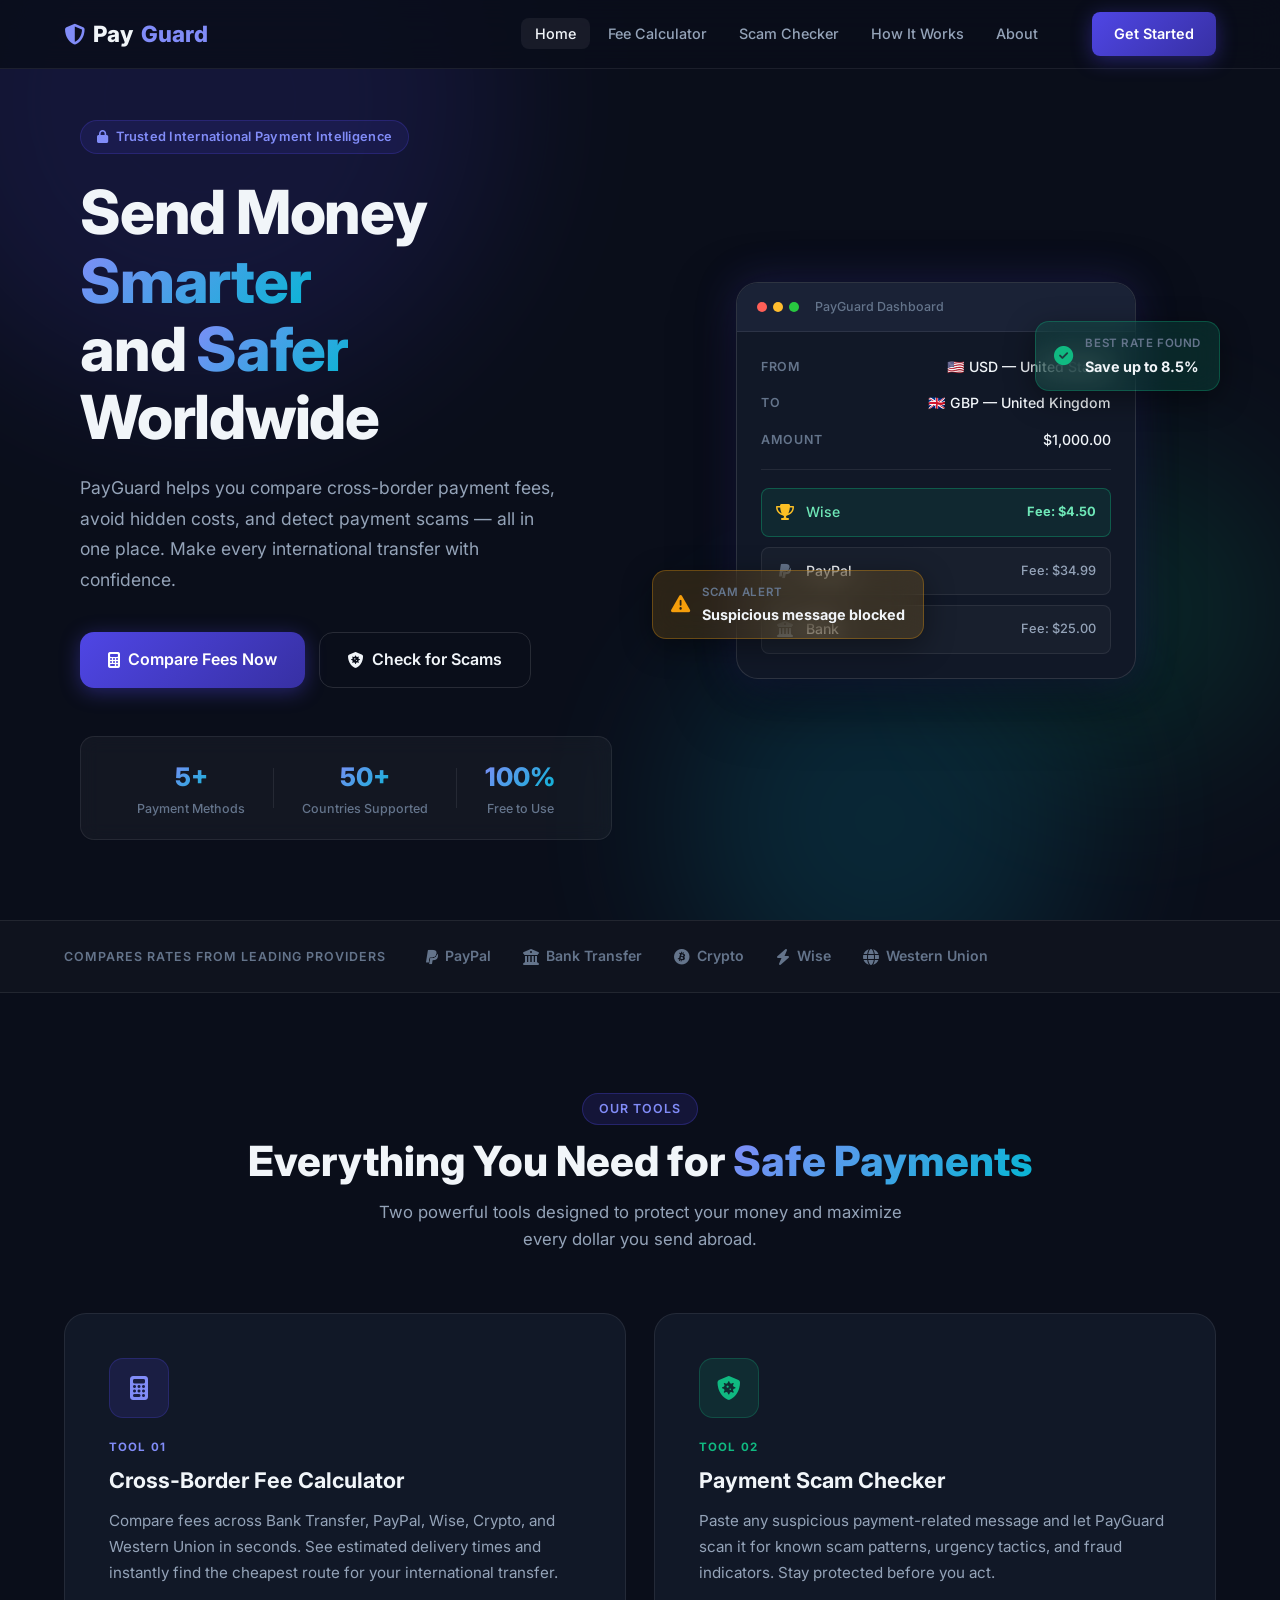
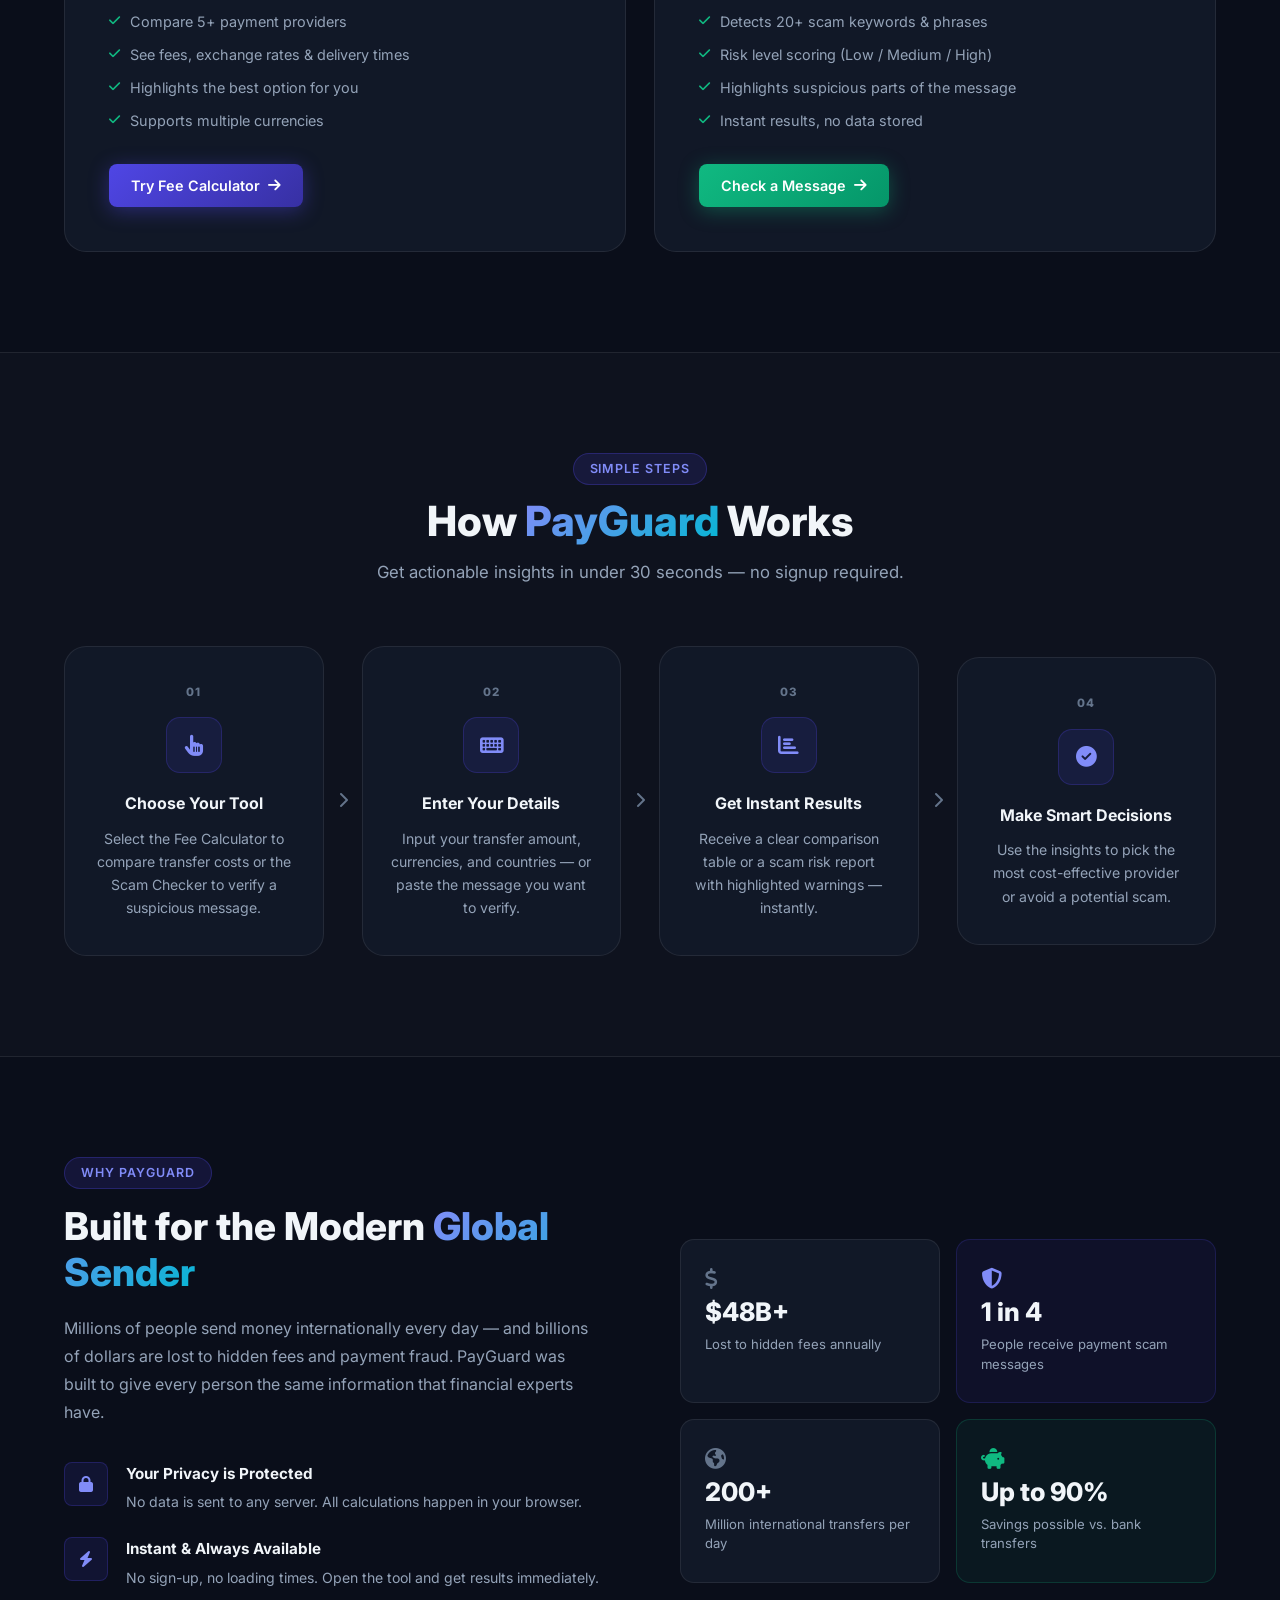
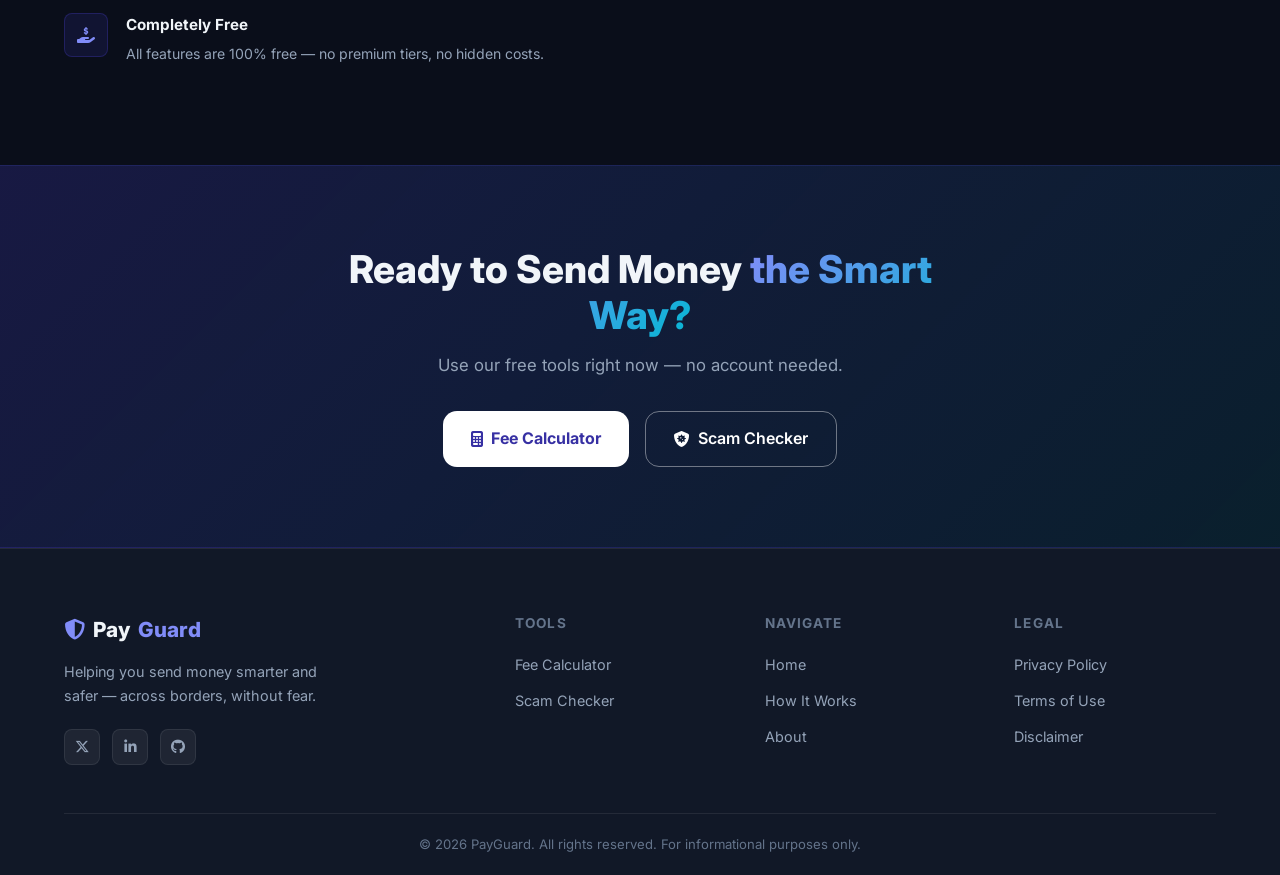
==== index.html @ 5e498008 "first commit" ====
<!DOCTYPE html>
<html lang="en">
<head>
  <meta charset="UTF-8" />
  <meta name="viewport" content="width=device-width, initial-scale=1.0"/>
  <title>PayGuard – Send Money Smarter & Safer</title>
  <link rel="stylesheet" href="css/style.css" />
  <link rel="stylesheet" href="css/home.css" />
  <link href="https://fonts.googleapis.com/css2?family=Inter:wght@300;400;500;600;700;800&display=swap" rel="stylesheet"/>
  <link rel="stylesheet" href="https://cdnjs.cloudflare.com/ajax/libs/font-awesome/6.5.0/css/all.min.css"/>
</head>
<body>

  <!-- ===== NAVBAR ===== -->
  <nav class="navbar">
    <div class="nav-container">
      <a href="index.html" class="nav-logo">
        <i class="fa-solid fa-shield-halved"></i>
        Pay<span>Guard</span>
      </a>
      <ul class="nav-links" id="navLinks">
        <li><a href="index.html" class="active">Home</a></li>
        <li><a href="fee-calculator.html">Fee Calculator</a></li>
        <li><a href="scam-checker.html">Scam Checker</a></li>
        <li><a href="#how-it-works">How It Works</a></li>
        <li><a href="#about">About</a></li>
      </ul>
      <div class="nav-cta">
        <a href="fee-calculator.html" class="btn btn-primary">Get Started</a>
      </div>
      <button class="hamburger" id="hamburger" aria-label="Toggle menu">
        <span></span><span></span><span></span>
      </button>
    </div>
  </nav>

  <!-- ===== HERO ===== -->
  <section class="hero">
    <div class="hero-bg-shapes">
      <div class="shape shape-1"></div>
      <div class="shape shape-2"></div>
      <div class="shape shape-3"></div>
    </div>
    <div class="hero-container">
      <div class="hero-badge">
        <i class="fa-solid fa-lock"></i> Trusted International Payment Intelligence
      </div>
      <h1 class="hero-title">
        Send Money <span class="gradient-text">Smarter</span><br/>
        and <span class="gradient-text">Safer</span> Worldwide
      </h1>
      <p class="hero-subtitle">
        PayGuard helps you compare cross-border payment fees, avoid hidden costs,
        and detect payment scams — all in one place. Make every international
        transfer with confidence.
      </p>
      <div class="hero-actions">
        <a href="fee-calculator.html" class="btn btn-primary btn-lg">
          <i class="fa-solid fa-calculator"></i> Compare Fees Now
        </a>
        <a href="scam-checker.html" class="btn btn-outline btn-lg">
          <i class="fa-solid fa-shield-virus"></i> Check for Scams
        </a>
      </div>
      <div class="hero-stats">
        <div class="stat-item">
          <span class="stat-number">5+</span>
          <span class="stat-label">Payment Methods</span>
        </div>
        <div class="stat-divider"></div>
        <div class="stat-item">
          <span class="stat-number">50+</span>
          <span class="stat-label">Countries Supported</span>
        </div>
        <div class="stat-divider"></div>
        <div class="stat-item">
          <span class="stat-number">100%</span>
          <span class="stat-label">Free to Use</span>
        </div>
      </div>
    </div>
    <div class="hero-visual">
      <div class="hero-card-float card-float-1">
        <i class="fa-solid fa-check-circle"></i>
        <div>
          <p class="fc-label">Best Rate Found</p>
          <p class="fc-value">Save up to 8.5%</p>
        </div>
      </div>
      <div class="hero-card-float card-float-2">
        <i class="fa-solid fa-triangle-exclamation"></i>
        <div>
          <p class="fc-label">Scam Alert</p>
          <p class="fc-value">Suspicious message blocked</p>
        </div>
      </div>
      <div class="hero-mockup">
        <div class="mockup-header">
          <div class="mockup-dots">
            <span></span><span></span><span></span>
          </div>
          <span class="mockup-title">PayGuard Dashboard</span>
        </div>
        <div class="mockup-body">
          <div class="mockup-row">
            <span class="mockup-label">From</span>
            <span class="mockup-val">🇺🇸 USD — United States</span>
          </div>
          <div class="mockup-row">
            <span class="mockup-label">To</span>
            <span class="mockup-val">🇬🇧 GBP — United Kingdom</span>
          </div>
          <div class="mockup-row">
            <span class="mockup-label">Amount</span>
            <span class="mockup-val">$1,000.00</span>
          </div>
          <div class="mockup-divider"></div>
          <div class="mockup-result">
            <div class="result-row best">
              <i class="fa-solid fa-trophy"></i>
              <span>Wise</span>
              <span class="result-fee">Fee: $4.50</span>
            </div>
            <div class="result-row">
              <i class="fa-brands fa-paypal"></i>
              <span>PayPal</span>
              <span class="result-fee">Fee: $34.99</span>
            </div>
            <div class="result-row">
              <i class="fa-solid fa-building-columns"></i>
              <span>Bank</span>
              <span class="result-fee">Fee: $25.00</span>
            </div>
          </div>
        </div>
      </div>
    </div>
  </section>

  <!-- ===== TRUST BAR ===== -->
  <section class="trust-bar">
    <div class="container">
      <p class="trust-label">Compares rates from leading providers</p>
      <div class="trust-logos">
        <div class="trust-logo"><i class="fa-brands fa-paypal"></i> PayPal</div>
        <div class="trust-logo"><i class="fa-solid fa-building-columns"></i> Bank Transfer</div>
        <div class="trust-logo"><i class="fa-brands fa-bitcoin"></i> Crypto</div>
        <div class="trust-logo"><i class="fa-solid fa-bolt"></i> Wise</div>
        <div class="trust-logo"><i class="fa-solid fa-globe"></i> Western Union</div>
      </div>
    </div>
  </section>

  <!-- ===== FEATURES ===== -->
  <section class="features" id="features">
    <div class="container">
      <div class="section-header">
        <span class="section-badge">Our Tools</span>
        <h2>Everything You Need for <span class="gradient-text">Safe Payments</span></h2>
        <p>Two powerful tools designed to protect your money and maximize every dollar you send abroad.</p>
      </div>
      <div class="features-grid">

        <!-- Feature Card 1 -->
        <div class="feature-card">
          <div class="feature-icon-wrap icon-blue">
            <i class="fa-solid fa-calculator"></i>
          </div>
          <div class="feature-tag">Tool 01</div>
          <h3>Cross-Border Fee Calculator</h3>
          <p>
            Compare fees across Bank Transfer, PayPal, Wise, Crypto, and Western Union
            in seconds. See estimated delivery times and instantly find the cheapest route
            for your international transfer.
          </p>
          <ul class="feature-list">
            <li><i class="fa-solid fa-check"></i> Compare 5+ payment providers</li>
            <li><i class="fa-solid fa-check"></i> See fees, exchange rates & delivery times</li>
            <li><i class="fa-solid fa-check"></i> Highlights the best option for you</li>
            <li><i class="fa-solid fa-check"></i> Supports multiple currencies</li>
          </ul>
          <a href="fee-calculator.html" class="btn btn-primary feature-btn">
            Try Fee Calculator <i class="fa-solid fa-arrow-right"></i>
          </a>
        </div>

        <!-- Feature Card 2 -->
        <div class="feature-card feature-card-alt">
          <div class="feature-icon-wrap icon-green">
            <i class="fa-solid fa-shield-virus"></i>
          </div>
          <div class="feature-tag tag-green">Tool 02</div>
          <h3>Payment Scam Checker</h3>
          <p>
            Paste any suspicious payment-related message and let PayGuard scan it for
            known scam patterns, urgency tactics, and fraud indicators. Stay protected
            before you act.
          </p>
          <ul class="feature-list">
            <li><i class="fa-solid fa-check"></i> Detects 20+ scam keywords & phrases</li>
            <li><i class="fa-solid fa-check"></i> Risk level scoring (Low / Medium / High)</li>
            <li><i class="fa-solid fa-check"></i> Highlights suspicious parts of the message</li>
            <li><i class="fa-solid fa-check"></i> Instant results, no data stored</li>
          </ul>
          <a href="scam-checker.html" class="btn btn-success feature-btn">
            Check a Message <i class="fa-solid fa-arrow-right"></i>
          </a>
        </div>

      </div>
    </div>
  </section>

  <!-- ===== HOW IT WORKS ===== -->
  <section class="how-it-works" id="how-it-works">
    <div class="container">
      <div class="section-header">
        <span class="section-badge">Simple Steps</span>
        <h2>How <span class="gradient-text">PayGuard</span> Works</h2>
        <p>Get actionable insights in under 30 seconds — no signup required.</p>
      </div>
      <div class="steps-grid">
        <div class="step-card">
          <div class="step-number">01</div>
          <div class="step-icon"><i class="fa-solid fa-hand-pointer"></i></div>
          <h4>Choose Your Tool</h4>
          <p>Select the Fee Calculator to compare transfer costs or the Scam Checker to verify a suspicious message.</p>
        </div>
        <div class="step-arrow"><i class="fa-solid fa-chevron-right"></i></div>
        <div class="step-card">
          <div class="step-number">02</div>
          <div class="step-icon"><i class="fa-solid fa-keyboard"></i></div>
          <h4>Enter Your Details</h4>
          <p>Input your transfer amount, currencies, and countries — or paste the message you want to verify.</p>
        </div>
        <div class="step-arrow"><i class="fa-solid fa-chevron-right"></i></div>
        <div class="step-card">
          <div class="step-number">03</div>
          <div class="step-icon"><i class="fa-solid fa-chart-bar"></i></div>
          <h4>Get Instant Results</h4>
          <p>Receive a clear comparison table or a scam risk report with highlighted warnings — instantly.</p>
        </div>
        <div class="step-arrow"><i class="fa-solid fa-chevron-right"></i></div>
        <div class="step-card">
          <div class="step-number">04</div>
          <div class="step-icon"><i class="fa-solid fa-circle-check"></i></div>
          <h4>Make Smart Decisions</h4>
          <p>Use the insights to pick the most cost-effective provider or avoid a potential scam.</p>
        </div>
      </div>
    </div>
  </section>

  <!-- ===== WHY PAYGUARD ===== -->
  <section class="why-section" id="about">
    <div class="container">
      <div class="why-grid">
        <div class="why-content">
          <span class="section-badge">Why PayGuard</span>
          <h2>Built for the Modern <span class="gradient-text">Global Sender</span></h2>
          <p class="why-desc">
            Millions of people send money internationally every day — and billions of dollars
            are lost to hidden fees and payment fraud. PayGuard was built to give every
            person the same information that financial experts have.
          </p>
          <div class="why-points">
            <div class="why-point">
              <div class="why-point-icon"><i class="fa-solid fa-lock"></i></div>
              <div>
                <h5>Your Privacy is Protected</h5>
                <p>No data is sent to any server. All calculations happen in your browser.</p>
              </div>
            </div>
            <div class="why-point">
              <div class="why-point-icon"><i class="fa-solid fa-bolt"></i></div>
              <div>
                <h5>Instant & Always Available</h5>
                <p>No sign-up, no loading times. Open the tool and get results immediately.</p>
              </div>
            </div>
            <div class="why-point">
              <div class="why-point-icon"><i class="fa-solid fa-hand-holding-dollar"></i></div>
              <div>
                <h5>Completely Free</h5>
                <p>All features are 100% free — no premium tiers, no hidden costs.</p>
              </div>
            </div>
          </div>
        </div>
        <div class="why-visual">
          <div class="why-stats-grid">
            <div class="why-stat-card">
              <i class="fa-solid fa-dollar-sign"></i>
              <span class="why-stat-num">$48B+</span>
              <span class="why-stat-label">Lost to hidden fees annually</span>
            </div>
            <div class="why-stat-card accent">
              <i class="fa-solid fa-shield-halved"></i>
              <span class="why-stat-num">1 in 4</span>
              <span class="why-stat-label">People receive payment scam messages</span>
            </div>
            <div class="why-stat-card">
              <i class="fa-solid fa-earth-americas"></i>
              <span class="why-stat-num">200+</span>
              <span class="why-stat-label">Million international transfers per day</span>
            </div>
            <div class="why-stat-card accent-green">
              <i class="fa-solid fa-piggy-bank"></i>
              <span class="why-stat-num">Up to 90%</span>
              <span class="why-stat-label">Savings possible vs. bank transfers</span>
            </div>
          </div>
        </div>
      </div>
    </div>
  </section>

  <!-- ===== CTA BANNER ===== -->
  <section class="cta-banner">
    <div class="container">
      <div class="cta-content">
        <h2>Ready to Send Money <span class="gradient-text">the Smart Way?</span></h2>
        <p>Use our free tools right now — no account needed.</p>
        <div class="cta-actions">
          <a href="fee-calculator.html" class="btn btn-white btn-lg">
            <i class="fa-solid fa-calculator"></i> Fee Calculator
          </a>
          <a href="scam-checker.html" class="btn btn-outline-white btn-lg">
            <i class="fa-solid fa-shield-virus"></i> Scam Checker
          </a>
        </div>
      </div>
    </div>
  </section>

  <!-- ===== FOOTER ===== -->
  <footer class="footer">
    <div class="container">
      <div class="footer-grid">
        <div class="footer-brand">
          <a href="index.html" class="nav-logo footer-logo">
            <i class="fa-solid fa-shield-halved"></i>
            Pay<span>Guard</span>
          </a>
          <p>Helping you send money smarter and safer — across borders, without fear.</p>
          <div class="footer-social">
            <a href="#" aria-label="Twitter"><i class="fa-brands fa-x-twitter"></i></a>
            <a href="#" aria-label="LinkedIn"><i class="fa-brands fa-linkedin-in"></i></a>
            <a href="#" aria-label="GitHub"><i class="fa-brands fa-github"></i></a>
          </div>
        </div>
        <div class="footer-links">
          <h4>Tools</h4>
          <ul>
            <li><a href="fee-calculator.html">Fee Calculator</a></li>
            <li><a href="scam-checker.html">Scam Checker</a></li>
          </ul>
        </div>
        <div class="footer-links">
          <h4>Navigate</h4>
          <ul>
            <li><a href="index.html">Home</a></li>
            <li><a href="#how-it-works">How It Works</a></li>
            <li><a href="#about">About</a></li>
          </ul>
        </div>
        <div class="footer-links">
          <h4>Legal</h4>
          <ul>
            <li><a href="#">Privacy Policy</a></li>
            <li><a href="#">Terms of Use</a></li>
            <li><a href="#">Disclaimer</a></li>
          </ul>
        </div>
      </div>
      <div class="footer-bottom">
        <p>© 2026 PayGuard. All rights reserved. For informational purposes only.</p>
      </div>
    </div>
  </footer>

  <script src="js/main.js"></script>
</body>
</html>
---- css/style.css ----
/* ============================================
   PAYGUARD — Global Styles
   ============================================ */

:root {
  --primary:       #4f46e5;
  --primary-dark:  #3730a3;
  --primary-light: #818cf8;
  --accent:        #06b6d4;
  --success:       #10b981;
  --warning:       #f59e0b;
  --danger:        #ef4444;

  --bg-dark:       #0a0e1a;
  --bg-card:       #111827;
  --bg-card-2:     #1a2236;
  --border:        rgba(255,255,255,0.08);
  --border-light:  rgba(255,255,255,0.12);

  --text-primary:  #f1f5f9;
  --text-secondary:#94a3b8;
  --text-muted:    #64748b;

  --radius-sm:  8px;
  --radius-md:  14px;
  --radius-lg:  22px;
  --radius-xl:  32px;

  --shadow-sm:  0 2px 8px rgba(0,0,0,0.3);
  --shadow-md:  0 8px 30px rgba(0,0,0,0.4);
  --shadow-lg:  0 20px 60px rgba(0,0,0,0.5);
  --shadow-glow:0 0 40px rgba(79,70,229,0.25);

  --font: 'Inter', -apple-system, BlinkMacSystemFont, sans-serif;
  --transition: 0.25s ease;
}

*, *::before, *::after {
  box-sizing: border-box;
  margin: 0;
  padding: 0;
}

html { scroll-behavior: smooth; }

body {
  font-family: var(--font);
  background: var(--bg-dark);
  color: var(--text-primary);
  line-height: 1.6;
  overflow-x: hidden;
}

/* ── Scrollbar ── */
::-webkit-scrollbar { width: 6px; }
::-webkit-scrollbar-track { background: var(--bg-dark); }
::-webkit-scrollbar-thumb { background: var(--primary); border-radius: 99px; }

/* ── Container ── */
.container {
  max-width: 1200px;
  margin: 0 auto;
  padding: 0 24px;
}

/* ── Gradient text ── */
.gradient-text {
  background: linear-gradient(135deg, var(--primary-light), var(--accent));
  -webkit-background-clip: text;
  -webkit-text-fill-color: transparent;
  background-clip: text;
}

/* ── Buttons ── */
.btn {
  display: inline-flex;
  align-items: center;
  gap: 8px;
  padding: 10px 22px;
  border-radius: var(--radius-sm);
  font-size: 0.9rem;
  font-weight: 600;
  font-family: var(--font);
  cursor: pointer;
  border: none;
  text-decoration: none;
  transition: all var(--transition);
  white-space: nowrap;
}

.btn-lg {
  padding: 14px 28px;
  font-size: 1rem;
  border-radius: var(--radius-md);
}

.btn-primary {
  background: linear-gradient(135deg, var(--primary), var(--primary-dark));
  color: #fff;
  box-shadow: 0 4px 20px rgba(79,70,229,0.4);
}
.btn-primary:hover {
  transform: translateY(-2px);
  box-shadow: 0 8px 28px rgba(79,70,229,0.55);
}

.btn-success {
  background: linear-gradient(135deg, var(--success), #059669);
  color: #fff;
  box-shadow: 0 4px 20px rgba(16,185,129,0.35);
}
.btn-success:hover {
  transform: translateY(-2px);
  box-shadow: 0 8px 28px rgba(16,185,129,0.5);
}

.btn-outline {
  background: transparent;
  color: var(--text-primary);
  border: 1.5px solid var(--border-light);
}
.btn-outline:hover {
  background: rgba(255,255,255,0.06);
  border-color: var(--primary-light);
  transform: translateY(-2px);
}

.btn-white {
  background: #fff;
  color: var(--primary-dark);
  font-weight: 700;
}
.btn-white:hover {
  background: #f1f5f9;
  transform: translateY(-2px);
  box-shadow: 0 8px 24px rgba(0,0,0,0.2);
}

.btn-outline-white {
  background: transparent;
  color: #fff;
  border: 1.5px solid rgba(255,255,255,0.4);
}
.btn-outline-white:hover {
  background: rgba(255,255,255,0.1);
  border-color: #fff;
  transform: translateY(-2px);
}

/* ── Section header ── */
.section-header {
  text-align: center;
  margin-bottom: 60px;
}
.section-header h2 {
  font-size: clamp(1.8rem, 4vw, 2.6rem);
  font-weight: 800;
  margin: 12px 0;
  line-height: 1.2;
}
.section-header p {
  font-size: 1.05rem;
  color: var(--text-secondary);
  max-width: 560px;
  margin: 0 auto;
}

.section-badge {
  display: inline-block;
  padding: 5px 16px;
  background: rgba(79,70,229,0.15);
  border: 1px solid rgba(79,70,229,0.3);
  color: var(--primary-light);
  border-radius: 99px;
  font-size: 0.78rem;
  font-weight: 600;
  letter-spacing: 0.08em;
  text-transform: uppercase;
}

/* ── Navbar ── */
.navbar {
  position: fixed;
  top: 0; left: 0; right: 0;
  z-index: 1000;
  background: rgba(10,14,26,0.85);
  backdrop-filter: blur(16px);
  -webkit-backdrop-filter: blur(16px);
  border-bottom: 1px solid var(--border);
  transition: all var(--transition);
}

.nav-container {
  max-width: 1200px;
  margin: 0 auto;
  padding: 0 24px;
  height: 68px;
  display: flex;
  align-items: center;
  gap: 40px;
}

.nav-logo {
  font-size: 1.4rem;
  font-weight: 800;
  color: var(--text-primary);
  text-decoration: none;
  display: flex;
  align-items: center;
  gap: 8px;
  flex-shrink: 0;
}
.nav-logo i {
  color: var(--primary-light);
  font-size: 1.3rem;
}
.nav-logo span { color: var(--primary-light); }

.nav-links {
  display: flex;
  list-style: none;
  gap: 4px;
  margin-left: auto;
}
.nav-links a {
  color: var(--text-secondary);
  text-decoration: none;
  font-size: 0.9rem;
  font-weight: 500;
  padding: 7px 14px;
  border-radius: var(--radius-sm);
  transition: all var(--transition);
}
.nav-links a:hover,
.nav-links a.active {
  color: var(--text-primary);
  background: rgba(255,255,255,0.06);
}

.nav-cta { flex-shrink: 0; }

.hamburger {
  display: none;
  flex-direction: column;
  gap: 5px;
  background: none;
  border: none;
  cursor: pointer;
  padding: 4px;
  margin-left: auto;
}
.hamburger span {
  display: block;
  width: 24px;
  height: 2px;
  background: var(--text-primary);
  border-radius: 99px;
  transition: all var(--transition);
}

/* ── Footer ── */
.footer {
  background: var(--bg-card);
  border-top: 1px solid var(--border);
  padding: 64px 0 0;
}

.footer-grid {
  display: grid;
  grid-template-columns: 2fr 1fr 1fr 1fr;
  gap: 48px;
  padding-bottom: 48px;
}

.footer-brand p {
  color: var(--text-secondary);
  font-size: 0.9rem;
  margin-top: 14px;
  line-height: 1.7;
  max-width: 280px;
}

.footer-logo {
  font-size: 1.3rem !important;
}

.footer-social {
  display: flex;
  gap: 12px;
  margin-top: 20px;
}
.footer-social a {
  width: 36px; height: 36px;
  display: flex; align-items: center; justify-content: center;
  background: rgba(255,255,255,0.06);
  border: 1px solid var(--border);
  border-radius: 8px;
  color: var(--text-secondary);
  text-decoration: none;
  font-size: 0.9rem;
  transition: all var(--transition);
}
.footer-social a:hover {
  background: var(--primary);
  color: #fff;
  border-color: var(--primary);
}

.footer-links h4 {
  font-size: 0.85rem;
  font-weight: 700;
  text-transform: uppercase;
  letter-spacing: 0.08em;
  color: var(--text-muted);
  margin-bottom: 18px;
}
.footer-links ul { list-style: none; }
.footer-links li { margin-bottom: 10px; }
.footer-links a {
  color: var(--text-secondary);
  text-decoration: none;
  font-size: 0.9rem;
  transition: color var(--transition);
}
.footer-links a:hover { color: var(--primary-light); }

.footer-bottom {
  border-top: 1px solid var(--border);
  padding: 20px 0;
  text-align: center;
  color: var(--text-muted);
  font-size: 0.82rem;
}

/* ── Page Hero (shared across inner pages) ── */
.page-hero {
  padding: 120px 0 64px;
  position: relative;
  overflow: hidden;
  border-bottom: 1px solid var(--border);
}

.page-hero-bg {
  position: absolute;
  inset: 0;
  pointer-events: none;
}

.ph-shape {
  position: absolute;
  border-radius: 50%;
  filter: blur(80px);
  opacity: 0.12;
}

.page-hero-content {
  position: relative;
  z-index: 1;
  max-width: 700px;
}

.breadcrumb {
  display: inline-flex;
  align-items: center;
  gap: 6px;
  color: var(--text-muted);
  text-decoration: none;
  font-size: 0.85rem;
  font-weight: 500;
  margin-bottom: 22px;
  transition: color var(--transition);
}
.breadcrumb:hover { color: var(--primary-light); }
.breadcrumb i { font-size: 0.75rem; }

.page-hero-badge {
  display: inline-flex;
  align-items: center;
  gap: 8px;
  padding: 6px 16px;
  background: rgba(79,70,229,0.12);
  border: 1px solid rgba(79,70,229,0.25);
  color: var(--primary-light);
  border-radius: 99px;
  font-size: 0.8rem;
  font-weight: 600;
  margin-bottom: 20px;
}

.page-hero-content h1 {
  font-size: clamp(2rem, 4.5vw, 3rem);
  font-weight: 800;
  line-height: 1.13;
  margin-bottom: 16px;
  letter-spacing: -0.02em;
}

.page-hero-content p {
  font-size: 1.05rem;
  color: var(--text-secondary);
  line-height: 1.72;
  max-width: 620px;
}

/* ── Responsive ── */
@media (max-width: 900px) {
  .nav-links { display: none; flex-direction: column; position: absolute;
    top: 68px; left: 0; right: 0; background: var(--bg-card);
    padding: 16px; border-bottom: 1px solid var(--border); gap: 4px; }
  .nav-links.open { display: flex; }
  .hamburger { display: flex; }
  .nav-cta { display: none; }
  .footer-grid { grid-template-columns: 1fr 1fr; gap: 32px; }
}

@media (max-width: 560px) {
  .footer-grid { grid-template-columns: 1fr; }
}
---- css/home.css ----
/* ============================================
   PAYGUARD — Home Page Styles
   ============================================ */

/* ── Hero ── */
.hero {
  min-height: 100vh;
  display: grid;
  grid-template-columns: 1fr 1fr;
  align-items: center;
  gap: 60px;
  padding: 120px 80px 80px;
  max-width: 1400px;
  margin: 0 auto;
  position: relative;
  overflow: hidden;
}

.hero-bg-shapes {
  position: absolute;
  inset: 0;
  pointer-events: none;
  z-index: 0;
}
.shape {
  position: absolute;
  border-radius: 50%;
  filter: blur(80px);
  opacity: 0.15;
}
.shape-1 {
  width: 600px; height: 600px;
  background: var(--primary);
  top: -200px; left: -100px;
}
.shape-2 {
  width: 400px; height: 400px;
  background: var(--accent);
  bottom: -100px; right: 200px;
}
.shape-3 {
  width: 300px; height: 300px;
  background: var(--success);
  top: 50%; right: 0;
}

.hero-container {
  position: relative;
  z-index: 1;
}

.hero-badge {
  display: inline-flex;
  align-items: center;
  gap: 8px;
  padding: 6px 16px;
  background: rgba(79,70,229,0.12);
  border: 1px solid rgba(79,70,229,0.25);
  color: var(--primary-light);
  border-radius: 99px;
  font-size: 0.8rem;
  font-weight: 600;
  margin-bottom: 24px;
  letter-spacing: 0.02em;
}

.hero-title {
  font-size: clamp(2.4rem, 5vw, 3.8rem);
  font-weight: 800;
  line-height: 1.12;
  margin-bottom: 22px;
  letter-spacing: -0.02em;
}

.hero-subtitle {
  font-size: 1.1rem;
  color: var(--text-secondary);
  line-height: 1.75;
  margin-bottom: 36px;
  max-width: 480px;
}

.hero-actions {
  display: flex;
  gap: 14px;
  flex-wrap: wrap;
  margin-bottom: 48px;
}

.hero-stats {
  display: flex;
  align-items: center;
  gap: 0;
  padding: 20px 28px;
  background: rgba(255,255,255,0.04);
  border: 1px solid var(--border);
  border-radius: var(--radius-md);
  width: fit-content;
  backdrop-filter: blur(10px);
}

.stat-item {
  display: flex;
  flex-direction: column;
  align-items: center;
  padding: 0 28px;
}
.stat-number {
  font-size: 1.6rem;
  font-weight: 800;
  background: linear-gradient(135deg, var(--primary-light), var(--accent));
  -webkit-background-clip: text;
  -webkit-text-fill-color: transparent;
  background-clip: text;
}
.stat-label {
  font-size: 0.78rem;
  color: var(--text-muted);
  font-weight: 500;
  margin-top: 2px;
  white-space: nowrap;
}
.stat-divider {
  width: 1px;
  height: 40px;
  background: var(--border);
}

/* Hero Visual */
.hero-visual {
  position: relative;
  z-index: 1;
  display: flex;
  justify-content: center;
  align-items: center;
}

.hero-mockup {
  background: var(--bg-card);
  border: 1px solid var(--border-light);
  border-radius: var(--radius-lg);
  overflow: hidden;
  width: 100%;
  max-width: 400px;
  box-shadow: var(--shadow-lg), var(--shadow-glow);
}

.mockup-header {
  background: var(--bg-card-2);
  padding: 14px 20px;
  display: flex;
  align-items: center;
  gap: 12px;
  border-bottom: 1px solid var(--border);
}
.mockup-dots {
  display: flex;
  gap: 6px;
}
.mockup-dots span {
  width: 10px; height: 10px;
  border-radius: 50%;
}
.mockup-dots span:nth-child(1) { background: #ff5f57; }
.mockup-dots span:nth-child(2) { background: #ffbd2e; }
.mockup-dots span:nth-child(3) { background: #28c840; }

.mockup-title {
  font-size: 0.78rem;
  color: var(--text-muted);
  font-weight: 500;
  margin-left: 4px;
}

.mockup-body { padding: 24px; }

.mockup-row {
  display: flex;
  justify-content: space-between;
  align-items: center;
  margin-bottom: 14px;
}
.mockup-label {
  font-size: 0.78rem;
  color: var(--text-muted);
  font-weight: 600;
  text-transform: uppercase;
  letter-spacing: 0.06em;
}
.mockup-val {
  font-size: 0.88rem;
  color: var(--text-primary);
  font-weight: 500;
}

.mockup-divider {
  height: 1px;
  background: var(--border);
  margin: 18px 0;
}

.mockup-result { display: flex; flex-direction: column; gap: 10px; }

.result-row {
  display: flex;
  align-items: center;
  gap: 12px;
  padding: 12px 14px;
  border-radius: var(--radius-sm);
  background: rgba(255,255,255,0.03);
  border: 1px solid var(--border);
  font-size: 0.88rem;
  font-weight: 500;
  transition: all var(--transition);
}
.result-row i {
  font-size: 1rem;
  color: var(--text-muted);
  width: 18px;
  text-align: center;
}
.result-row.best {
  background: rgba(16,185,129,0.1);
  border-color: rgba(16,185,129,0.35);
  color: #6ee7b7;
}
.result-row.best i { color: #fbbf24; }

.result-fee {
  margin-left: auto;
  font-size: 0.8rem;
  color: var(--text-secondary);
}
.result-row.best .result-fee { color: #6ee7b7; font-weight: 700; }

/* Floating cards */
.hero-card-float {
  position: absolute;
  display: flex;
  align-items: center;
  gap: 12px;
  padding: 12px 18px;
  border-radius: var(--radius-md);
  backdrop-filter: blur(16px);
  border: 1px solid var(--border-light);
  font-size: 0.82rem;
  box-shadow: var(--shadow-md);
  animation: float 4s ease-in-out infinite;
}
.card-float-1 {
  background: rgba(16,185,129,0.15);
  border-color: rgba(16,185,129,0.3);
  top: 10%;
  right: -20px;
  animation-delay: 0s;
}
.card-float-1 i { color: var(--success); font-size: 1.2rem; }
.card-float-2 {
  background: rgba(245,158,11,0.15);
  border-color: rgba(245,158,11,0.3);
  bottom: 10%;
  left: -20px;
  animation-delay: 2s;
}
.card-float-2 i { color: var(--warning); font-size: 1.2rem; }

.fc-label {
  font-size: 0.72rem;
  color: var(--text-muted);
  font-weight: 600;
  text-transform: uppercase;
  letter-spacing: 0.05em;
}
.fc-value {
  font-size: 0.9rem;
  font-weight: 700;
  color: var(--text-primary);
  margin-top: 2px;
}

@keyframes float {
  0%, 100% { transform: translateY(0); }
  50%       { transform: translateY(-10px); }
}

/* ── Trust bar ── */
.trust-bar {
  border-top: 1px solid var(--border);
  border-bottom: 1px solid var(--border);
  padding: 24px 0;
  background: rgba(255,255,255,0.02);
}
.trust-bar .container {
  display: flex;
  align-items: center;
  gap: 40px;
  flex-wrap: wrap;
}
.trust-label {
  font-size: 0.78rem;
  color: var(--text-muted);
  font-weight: 600;
  text-transform: uppercase;
  letter-spacing: 0.08em;
  white-space: nowrap;
}
.trust-logos {
  display: flex;
  gap: 32px;
  flex-wrap: wrap;
  align-items: center;
}
.trust-logo {
  display: flex;
  align-items: center;
  gap: 7px;
  color: var(--text-muted);
  font-size: 0.88rem;
  font-weight: 600;
  transition: color var(--transition);
}
.trust-logo:hover { color: var(--text-secondary); }
.trust-logo i { font-size: 1rem; }

/* ── Features section ── */
.features {
  padding: 100px 0;
}

.features-grid {
  display: grid;
  grid-template-columns: 1fr 1fr;
  gap: 28px;
}

.feature-card {
  background: var(--bg-card);
  border: 1px solid var(--border);
  border-radius: var(--radius-lg);
  padding: 44px;
  position: relative;
  overflow: hidden;
  transition: all 0.3s ease;
}
.feature-card::before {
  content: '';
  position: absolute;
  top: 0; left: 0; right: 0;
  height: 2px;
  background: linear-gradient(90deg, var(--primary), var(--accent));
  opacity: 0;
  transition: opacity 0.3s ease;
}
.feature-card:hover { transform: translateY(-4px); border-color: var(--border-light); }
.feature-card:hover::before { opacity: 1; }

.feature-card-alt::before {
  background: linear-gradient(90deg, var(--success), var(--accent));
}

.feature-icon-wrap {
  width: 60px; height: 60px;
  display: flex; align-items: center; justify-content: center;
  border-radius: var(--radius-md);
  font-size: 1.5rem;
  margin-bottom: 20px;
}
.icon-blue {
  background: rgba(79,70,229,0.15);
  color: var(--primary-light);
  border: 1px solid rgba(79,70,229,0.25);
}
.icon-green {
  background: rgba(16,185,129,0.12);
  color: var(--success);
  border: 1px solid rgba(16,185,129,0.25);
}

.feature-tag {
  font-size: 0.72rem;
  font-weight: 700;
  text-transform: uppercase;
  letter-spacing: 0.1em;
  color: var(--primary-light);
  margin-bottom: 10px;
}
.tag-green { color: var(--success); }

.feature-card h3 {
  font-size: 1.35rem;
  font-weight: 700;
  margin-bottom: 14px;
  line-height: 1.3;
}

.feature-card > p {
  color: var(--text-secondary);
  font-size: 0.95rem;
  line-height: 1.7;
  margin-bottom: 24px;
}

.feature-list {
  list-style: none;
  display: flex;
  flex-direction: column;
  gap: 10px;
  margin-bottom: 32px;
}
.feature-list li {
  display: flex;
  align-items: center;
  gap: 10px;
  font-size: 0.9rem;
  color: var(--text-secondary);
}
.feature-list li i {
  color: var(--success);
  font-size: 0.8rem;
  flex-shrink: 0;
}

.feature-btn { align-self: flex-start; }

/* ── How it works ── */
.how-it-works {
  padding: 100px 0;
  background: rgba(255,255,255,0.015);
  border-top: 1px solid var(--border);
  border-bottom: 1px solid var(--border);
}

.steps-grid {
  display: flex;
  align-items: center;
  gap: 0;
}

.step-card {
  flex: 1;
  text-align: center;
  padding: 36px 28px;
  background: var(--bg-card);
  border: 1px solid var(--border);
  border-radius: var(--radius-lg);
  position: relative;
  transition: all 0.3s ease;
}
.step-card:hover {
  border-color: var(--primary);
  transform: translateY(-4px);
  box-shadow: 0 12px 40px rgba(79,70,229,0.15);
}

.step-number {
  font-size: 0.72rem;
  font-weight: 800;
  color: var(--text-muted);
  letter-spacing: 0.08em;
  text-transform: uppercase;
  margin-bottom: 16px;
}

.step-icon {
  width: 56px; height: 56px;
  display: flex; align-items: center; justify-content: center;
  background: rgba(79,70,229,0.12);
  border: 1px solid rgba(79,70,229,0.25);
  border-radius: var(--radius-md);
  font-size: 1.3rem;
  color: var(--primary-light);
  margin: 0 auto 18px;
}

.step-card h4 {
  font-size: 1rem;
  font-weight: 700;
  margin-bottom: 10px;
}
.step-card p {
  font-size: 0.88rem;
  color: var(--text-secondary);
  line-height: 1.65;
}

.step-arrow {
  padding: 0 14px;
  color: var(--text-muted);
  font-size: 1rem;
  flex-shrink: 0;
}

/* ── Why PayGuard ── */
.why-section {
  padding: 100px 0;
}

.why-grid {
  display: grid;
  grid-template-columns: 1fr 1fr;
  gap: 80px;
  align-items: center;
}

.why-content .section-badge { margin-bottom: 14px; }

.why-content h2 {
  font-size: clamp(1.8rem, 3.5vw, 2.4rem);
  font-weight: 800;
  margin-bottom: 18px;
  line-height: 1.2;
}

.why-desc {
  color: var(--text-secondary);
  font-size: 1rem;
  line-height: 1.75;
  margin-bottom: 36px;
}

.why-points { display: flex; flex-direction: column; gap: 24px; }

.why-point {
  display: flex;
  gap: 18px;
  align-items: flex-start;
}

.why-point-icon {
  width: 44px; height: 44px;
  flex-shrink: 0;
  display: flex; align-items: center; justify-content: center;
  background: rgba(79,70,229,0.12);
  border: 1px solid rgba(79,70,229,0.25);
  border-radius: var(--radius-sm);
  color: var(--primary-light);
  font-size: 1rem;
}

.why-point h5 {
  font-size: 0.95rem;
  font-weight: 700;
  margin-bottom: 5px;
}
.why-point p {
  font-size: 0.88rem;
  color: var(--text-secondary);
  line-height: 1.6;
}

.why-stats-grid {
  display: grid;
  grid-template-columns: 1fr 1fr;
  gap: 16px;
}

.why-stat-card {
  background: var(--bg-card);
  border: 1px solid var(--border);
  border-radius: var(--radius-md);
  padding: 28px 24px;
  display: flex;
  flex-direction: column;
  gap: 10px;
  transition: all 0.3s ease;
}
.why-stat-card:hover { border-color: var(--border-light); transform: translateY(-2px); }
.why-stat-card i {
  font-size: 1.3rem;
  color: var(--text-muted);
}
.why-stat-card.accent i { color: var(--primary-light); }
.why-stat-card.accent-green i { color: var(--success); }

.why-stat-num {
  font-size: 1.6rem;
  font-weight: 800;
  color: var(--text-primary);
  line-height: 1;
}
.why-stat-label {
  font-size: 0.82rem;
  color: var(--text-secondary);
  line-height: 1.5;
}

.why-stat-card.accent {
  background: rgba(79,70,229,0.08);
  border-color: rgba(79,70,229,0.2);
}
.why-stat-card.accent-green {
  background: rgba(16,185,129,0.06);
  border-color: rgba(16,185,129,0.2);
}

/* ── CTA Banner ── */
.cta-banner {
  padding: 80px 0;
  background: linear-gradient(135deg, rgba(79,70,229,0.2) 0%, rgba(6,182,212,0.1) 100%);
  border-top: 1px solid rgba(79,70,229,0.2);
  border-bottom: 1px solid rgba(79,70,229,0.2);
}

.cta-content {
  text-align: center;
  max-width: 640px;
  margin: 0 auto;
}
.cta-content h2 {
  font-size: clamp(1.8rem, 4vw, 2.4rem);
  font-weight: 800;
  margin-bottom: 14px;
  line-height: 1.2;
}
.cta-content p {
  color: var(--text-secondary);
  font-size: 1.05rem;
  margin-bottom: 32px;
}
.cta-actions {
  display: flex;
  gap: 16px;
  justify-content: center;
  flex-wrap: wrap;
}

/* ── Responsive Home ── */
@media (max-width: 1024px) {
  .hero {
    grid-template-columns: 1fr;
    padding: 110px 40px 60px;
    text-align: center;
  }
  .hero-subtitle { max-width: 100%; }
  .hero-actions { justify-content: center; }
  .hero-stats { margin: 0 auto; }
  .hero-visual { display: none; }
  .features-grid { grid-template-columns: 1fr; }
  .why-grid { grid-template-columns: 1fr; gap: 48px; }
}

@media (max-width: 768px) {
  .hero { padding: 100px 24px 60px; }
  .steps-grid {
    flex-direction: column;
    align-items: stretch;
  }
  .step-arrow {
    transform: rotate(90deg);
    text-align: center;
    padding: 6px 0;
  }
  .feature-card { padding: 32px; }
  .hero-stats {
    flex-direction: column;
    gap: 16px;
    padding: 20px;
  }
  .stat-divider { width: 60px; height: 1px; }
  .why-stats-grid { grid-template-columns: 1fr 1fr; }
}

@media (max-width: 480px) {
  .trust-bar .container { flex-direction: column; align-items: flex-start; gap: 16px; }
  .trust-logos { gap: 18px; }
  .why-stats-grid { grid-template-columns: 1fr; }
}
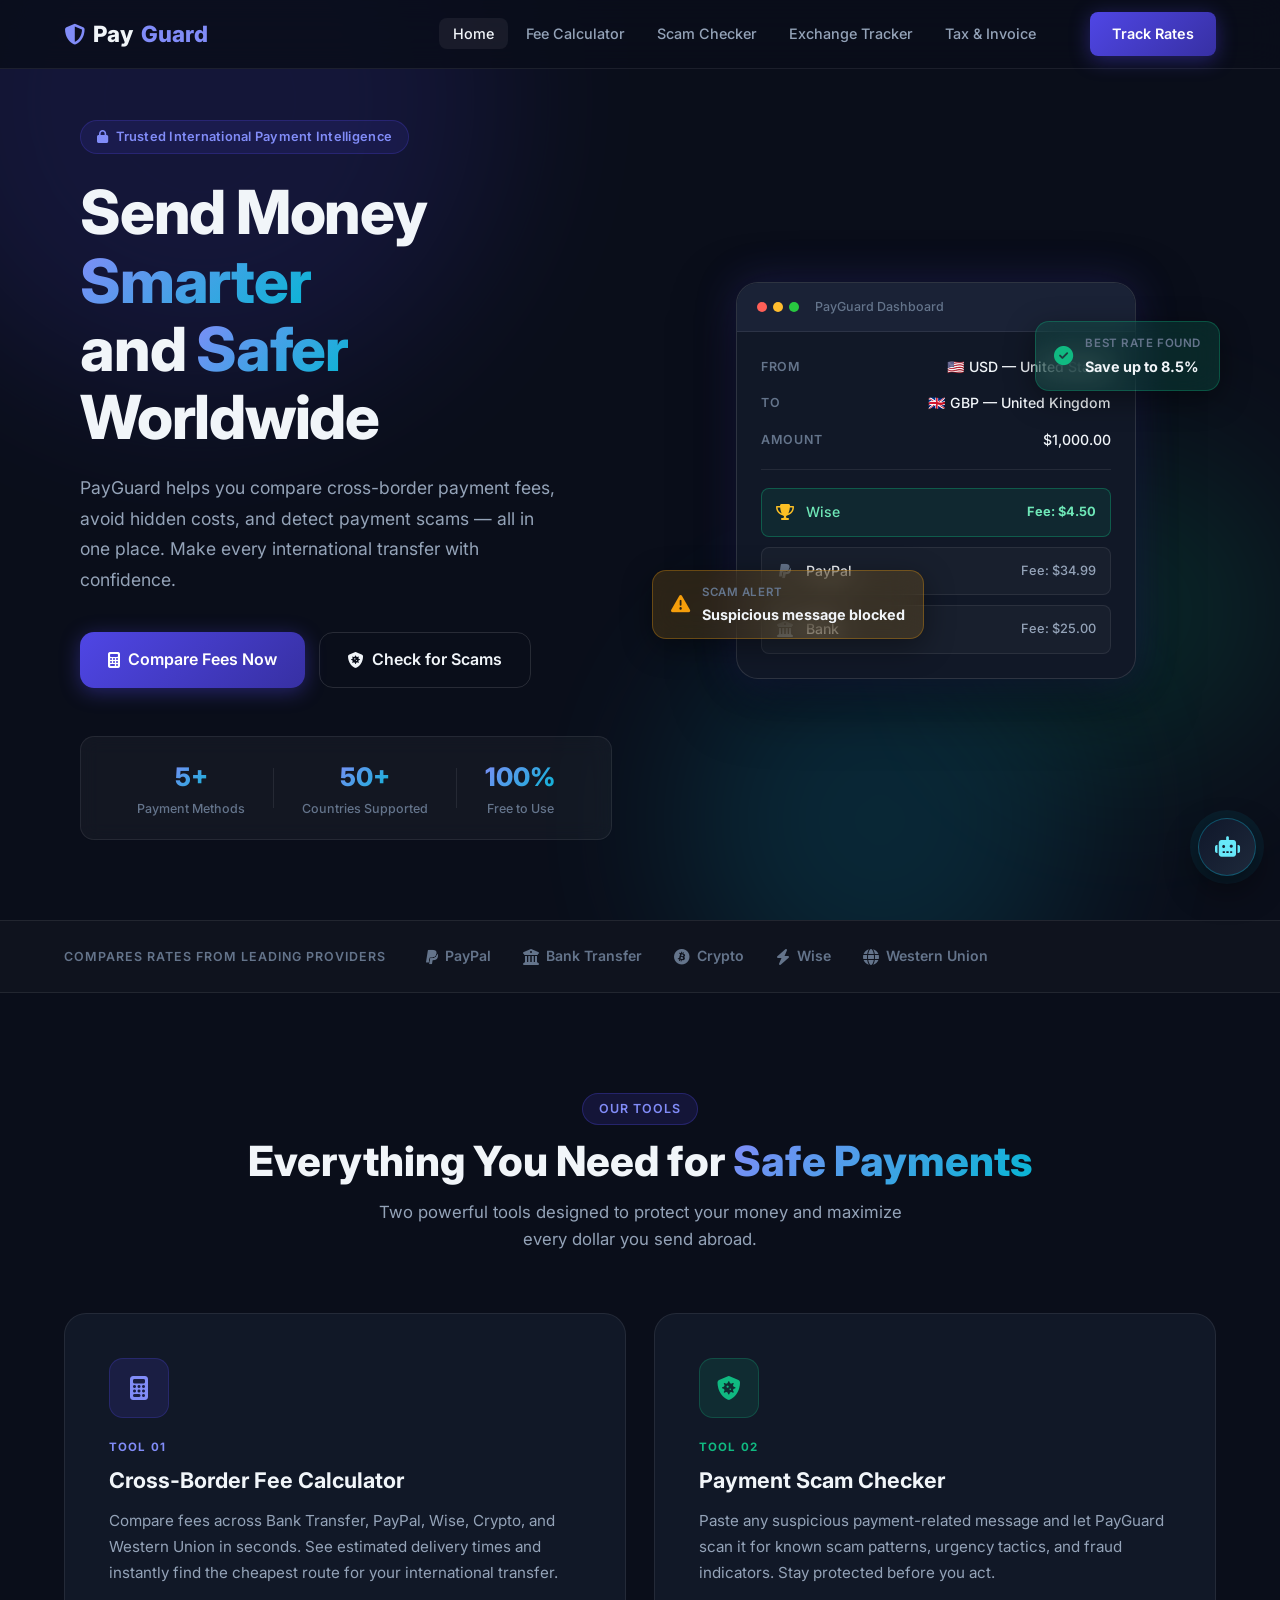
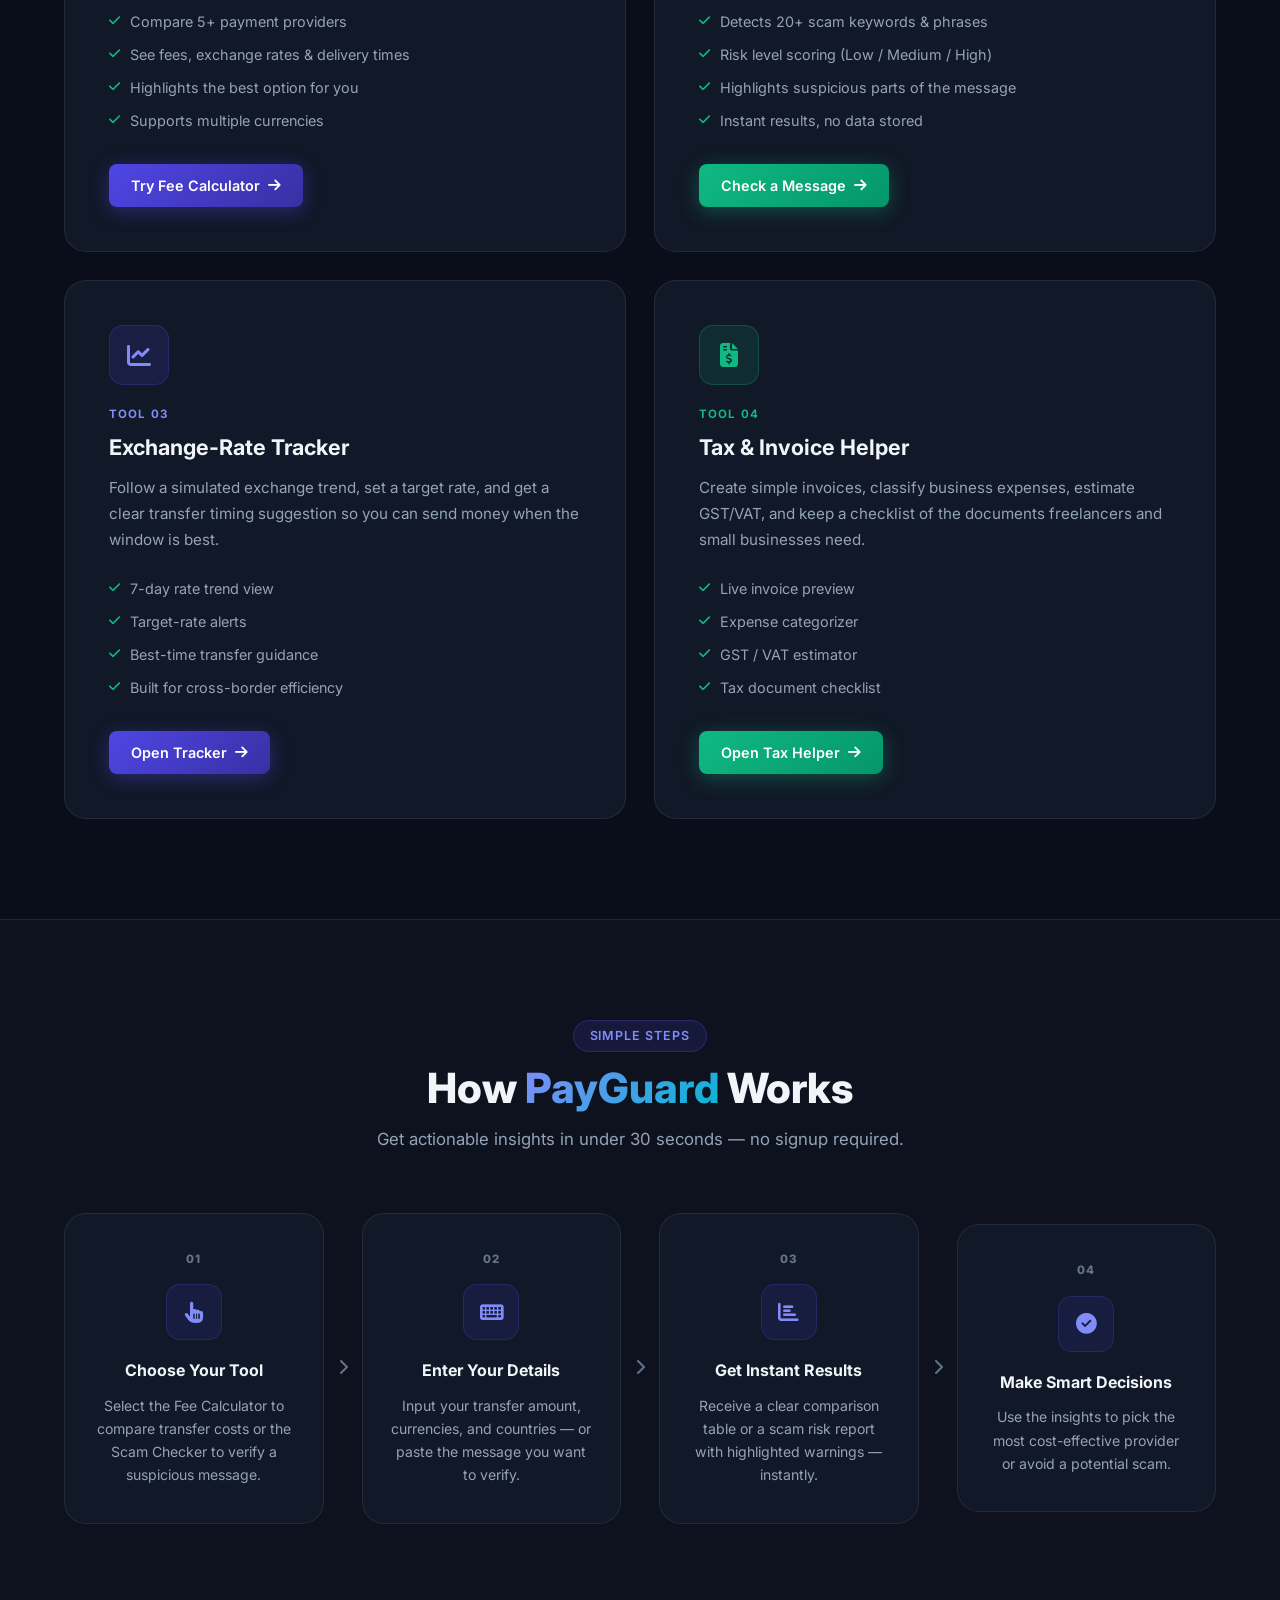
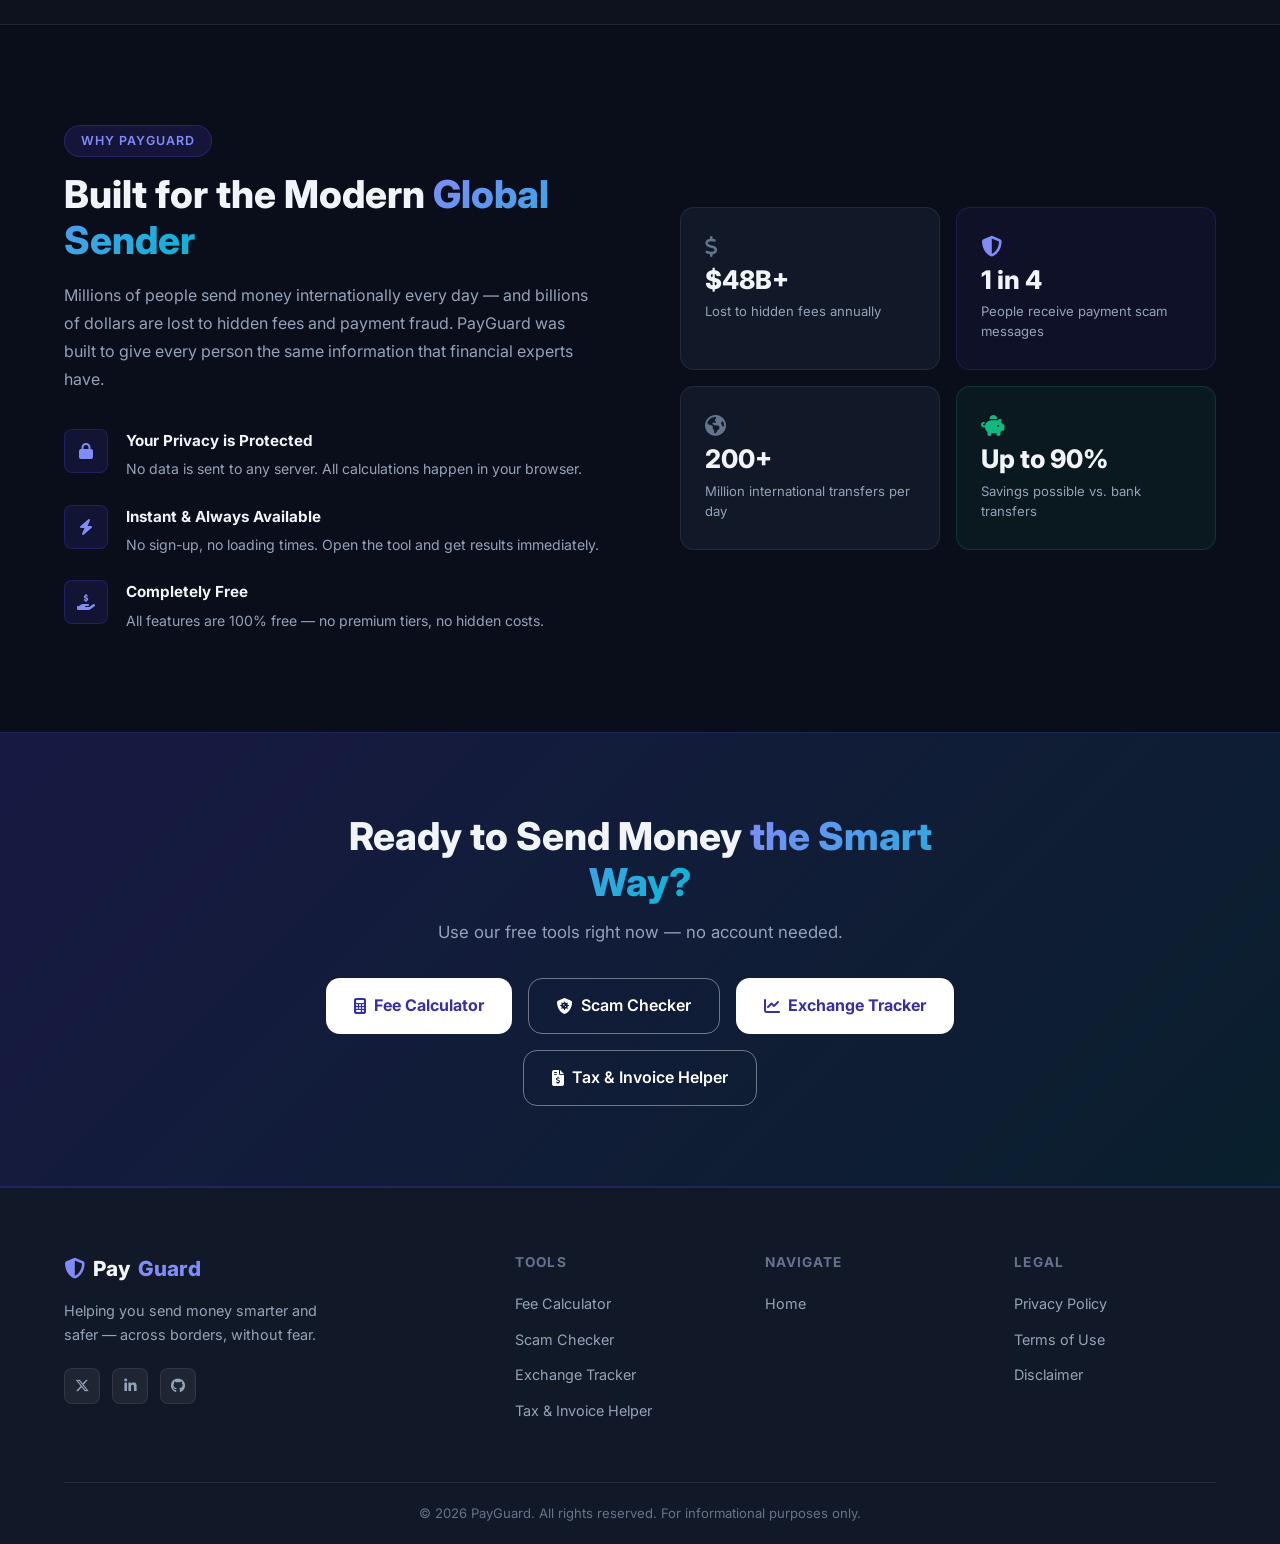
==== commit e04bf4a2: "updated" ====
--- a/index.html
+++ b/index.html
@@ -22,11 +22,11 @@
         <li><a href="index.html" class="active">Home</a></li>
         <li><a href="fee-calculator.html">Fee Calculator</a></li>
         <li><a href="scam-checker.html">Scam Checker</a></li>
-        <li><a href="#how-it-works">How It Works</a></li>
-        <li><a href="#about">About</a></li>
+        <li><a href="exchange-tracker.html">Exchange Tracker</a></li>
+        <li><a href="tax-invoice-helper.html">Tax & Invoice</a></li>
       </ul>
       <div class="nav-cta">
-        <a href="fee-calculator.html" class="btn btn-primary">Get Started</a>
+        <a href="exchange-tracker.html" class="btn btn-primary">Track Rates</a>
       </div>
       <button class="hamburger" id="hamburger" aria-label="Toggle menu">
         <span></span><span></span><span></span>
@@ -207,6 +207,50 @@
           </a>
         </div>
 
+        <!-- Feature Card 3 -->
+        <div class="feature-card">
+          <div class="feature-icon-wrap icon-blue">
+            <i class="fa-solid fa-chart-line"></i>
+          </div>
+          <div class="feature-tag">Tool 03</div>
+          <h3>Exchange-Rate Tracker</h3>
+          <p>
+            Follow a simulated exchange trend, set a target rate, and get a clear
+            transfer timing suggestion so you can send money when the window is best.
+          </p>
+          <ul class="feature-list">
+            <li><i class="fa-solid fa-check"></i> 7-day rate trend view</li>
+            <li><i class="fa-solid fa-check"></i> Target-rate alerts</li>
+            <li><i class="fa-solid fa-check"></i> Best-time transfer guidance</li>
+            <li><i class="fa-solid fa-check"></i> Built for cross-border efficiency</li>
+          </ul>
+          <a href="exchange-tracker.html" class="btn btn-primary feature-btn">
+            Open Tracker <i class="fa-solid fa-arrow-right"></i>
+          </a>
+        </div>
+
+        <!-- Feature Card 4 -->
+        <div class="feature-card feature-card-alt">
+          <div class="feature-icon-wrap icon-green">
+            <i class="fa-solid fa-file-invoice-dollar"></i>
+          </div>
+          <div class="feature-tag tag-green">Tool 04</div>
+          <h3>Tax & Invoice Helper</h3>
+          <p>
+            Create simple invoices, classify business expenses, estimate GST/VAT,
+            and keep a checklist of the documents freelancers and small businesses need.
+          </p>
+          <ul class="feature-list">
+            <li><i class="fa-solid fa-check"></i> Live invoice preview</li>
+            <li><i class="fa-solid fa-check"></i> Expense categorizer</li>
+            <li><i class="fa-solid fa-check"></i> GST / VAT estimator</li>
+            <li><i class="fa-solid fa-check"></i> Tax document checklist</li>
+          </ul>
+          <a href="tax-invoice-helper.html" class="btn btn-success feature-btn">
+            Open Tax Helper <i class="fa-solid fa-arrow-right"></i>
+          </a>
+        </div>
+
       </div>
     </div>
   </section>
@@ -328,6 +372,12 @@
           <a href="scam-checker.html" class="btn btn-outline-white btn-lg">
             <i class="fa-solid fa-shield-virus"></i> Scam Checker
           </a>
+          <a href="exchange-tracker.html" class="btn btn-white btn-lg">
+            <i class="fa-solid fa-chart-line"></i> Exchange Tracker
+          </a>
+          <a href="tax-invoice-helper.html" class="btn btn-outline-white btn-lg">
+            <i class="fa-solid fa-file-invoice-dollar"></i> Tax & Invoice Helper
+          </a>
         </div>
       </div>
     </div>
@@ -354,14 +404,14 @@
           <ul>
             <li><a href="fee-calculator.html">Fee Calculator</a></li>
             <li><a href="scam-checker.html">Scam Checker</a></li>
+            <li><a href="exchange-tracker.html">Exchange Tracker</a></li>
+            <li><a href="tax-invoice-helper.html">Tax & Invoice Helper</a></li>
           </ul>
         </div>
         <div class="footer-links">
           <h4>Navigate</h4>
           <ul>
             <li><a href="index.html">Home</a></li>
-            <li><a href="#how-it-works">How It Works</a></li>
-            <li><a href="#about">About</a></li>
           </ul>
         </div>
         <div class="footer-links">
--- a/css/style.css
+++ b/css/style.css
@@ -402,6 +402,199 @@
   max-width: 620px;
 }
 
+/* ── Global AI Chatbot ── */
+.pg-chatbot {
+  position: fixed;
+  right: 24px;
+  bottom: 24px;
+  z-index: 1400;
+}
+
+.pg-chatbot-fab {
+  width: 58px;
+  height: 58px;
+  border-radius: 50%;
+  border: 1px solid rgba(6,182,212,0.35);
+  background: linear-gradient(135deg, #0f172a, #1e293b);
+  color: #67e8f9;
+  box-shadow: 0 14px 34px rgba(0,0,0,0.45), 0 0 0 8px rgba(6,182,212,0.08);
+  cursor: pointer;
+  font-size: 1.25rem;
+  transition: transform var(--transition), box-shadow var(--transition), color var(--transition);
+}
+
+.pg-chatbot-fab:hover {
+  transform: translateY(-3px);
+  color: #a5f3fc;
+  box-shadow: 0 20px 38px rgba(0,0,0,0.55), 0 0 0 10px rgba(6,182,212,0.10);
+}
+
+.pg-chatbot-panel {
+  position: absolute;
+  right: 0;
+  bottom: 74px;
+  width: min(380px, calc(100vw - 24px));
+  height: min(560px, calc(100vh - 120px));
+  display: flex;
+  flex-direction: column;
+  border-radius: 20px;
+  border: 1px solid rgba(255,255,255,0.14);
+  background: linear-gradient(180deg, rgba(17,24,39,0.98), rgba(15,23,42,0.98));
+  box-shadow: var(--shadow-lg);
+  overflow: hidden;
+  opacity: 0;
+  pointer-events: none;
+  transform: translateY(14px) scale(0.98);
+  transition: opacity var(--transition), transform var(--transition);
+}
+
+.pg-chatbot.open .pg-chatbot-panel {
+  opacity: 1;
+  pointer-events: auto;
+  transform: translateY(0) scale(1);
+}
+
+.pg-chatbot-head {
+  display: flex;
+  justify-content: space-between;
+  align-items: center;
+  gap: 12px;
+  padding: 14px;
+  border-bottom: 1px solid var(--border);
+  background: rgba(255,255,255,0.03);
+}
+
+.pg-chatbot-title-wrap {
+  display: flex;
+  align-items: center;
+  gap: 10px;
+}
+
+.pg-chatbot-icon {
+  width: 36px;
+  height: 36px;
+  border-radius: 10px;
+  display: inline-flex;
+  align-items: center;
+  justify-content: center;
+  background: rgba(6,182,212,0.15);
+  border: 1px solid rgba(6,182,212,0.25);
+  color: #67e8f9;
+}
+
+.pg-chatbot-head h4 {
+  font-size: 0.93rem;
+  margin-bottom: 1px;
+}
+
+.pg-chatbot-head p {
+  font-size: 0.74rem;
+  color: var(--text-muted);
+}
+
+.pg-chatbot-close,
+.pg-chatbot-send {
+  border: 1px solid var(--border-light);
+  background: rgba(255,255,255,0.04);
+  color: var(--text-secondary);
+  cursor: pointer;
+  transition: all var(--transition);
+}
+
+.pg-chatbot-close {
+  width: 34px;
+  height: 34px;
+  border-radius: 10px;
+}
+
+.pg-chatbot-close:hover,
+.pg-chatbot-send:hover {
+  color: #fff;
+  border-color: var(--primary-light);
+  background: rgba(79,70,229,0.2);
+}
+
+.pg-chatbot-messages {
+  flex: 1;
+  overflow-y: auto;
+  padding: 14px;
+  display: grid;
+  gap: 10px;
+}
+
+.pg-msg {
+  display: flex;
+}
+
+.pg-msg p {
+  max-width: 86%;
+  padding: 10px 12px;
+  border-radius: 14px;
+  font-size: 0.86rem;
+  line-height: 1.5;
+}
+
+.pg-msg-user {
+  justify-content: flex-end;
+}
+
+.pg-msg-user p {
+  background: linear-gradient(135deg, var(--primary), var(--primary-dark));
+  color: #fff;
+  border-bottom-right-radius: 4px;
+}
+
+.pg-msg-bot p {
+  background: rgba(255,255,255,0.06);
+  border: 1px solid var(--border);
+  color: var(--text-primary);
+  border-bottom-left-radius: 4px;
+}
+
+.pg-chatbot-quick {
+  padding: 0 14px 10px;
+  display: flex;
+  flex-wrap: wrap;
+  gap: 8px;
+}
+
+.pg-quick-btn {
+  border: 1px solid rgba(6,182,212,0.25);
+  background: rgba(6,182,212,0.10);
+  color: #a5f3fc;
+  border-radius: 999px;
+  padding: 5px 10px;
+  font-size: 0.75rem;
+  cursor: pointer;
+}
+
+.pg-chatbot-input-wrap {
+  border-top: 1px solid var(--border);
+  padding: 10px;
+  display: grid;
+  grid-template-columns: 1fr auto;
+  gap: 8px;
+}
+
+.pg-chatbot-input-wrap input {
+  background: rgba(255,255,255,0.04);
+  border: 1px solid var(--border);
+  color: var(--text-primary);
+  border-radius: 11px;
+  padding: 10px 12px;
+  outline: none;
+}
+
+.pg-chatbot-input-wrap input:focus {
+  border-color: rgba(79,70,229,0.5);
+  box-shadow: 0 0 0 3px rgba(79,70,229,0.13);
+}
+
+.pg-chatbot-send {
+  border-radius: 11px;
+  width: 42px;
+}
+
 /* ── Responsive ── */
 @media (max-width: 900px) {
   .nav-links { display: none; flex-direction: column; position: absolute;
@@ -415,4 +608,15 @@
 
 @media (max-width: 560px) {
   .footer-grid { grid-template-columns: 1fr; }
-}
+
+  .pg-chatbot {
+    right: 16px;
+    bottom: 16px;
+  }
+
+  .pg-chatbot-panel {
+    right: 0;
+    width: min(360px, calc(100vw - 16px));
+    height: min(76vh, 540px);
+  }
+}
